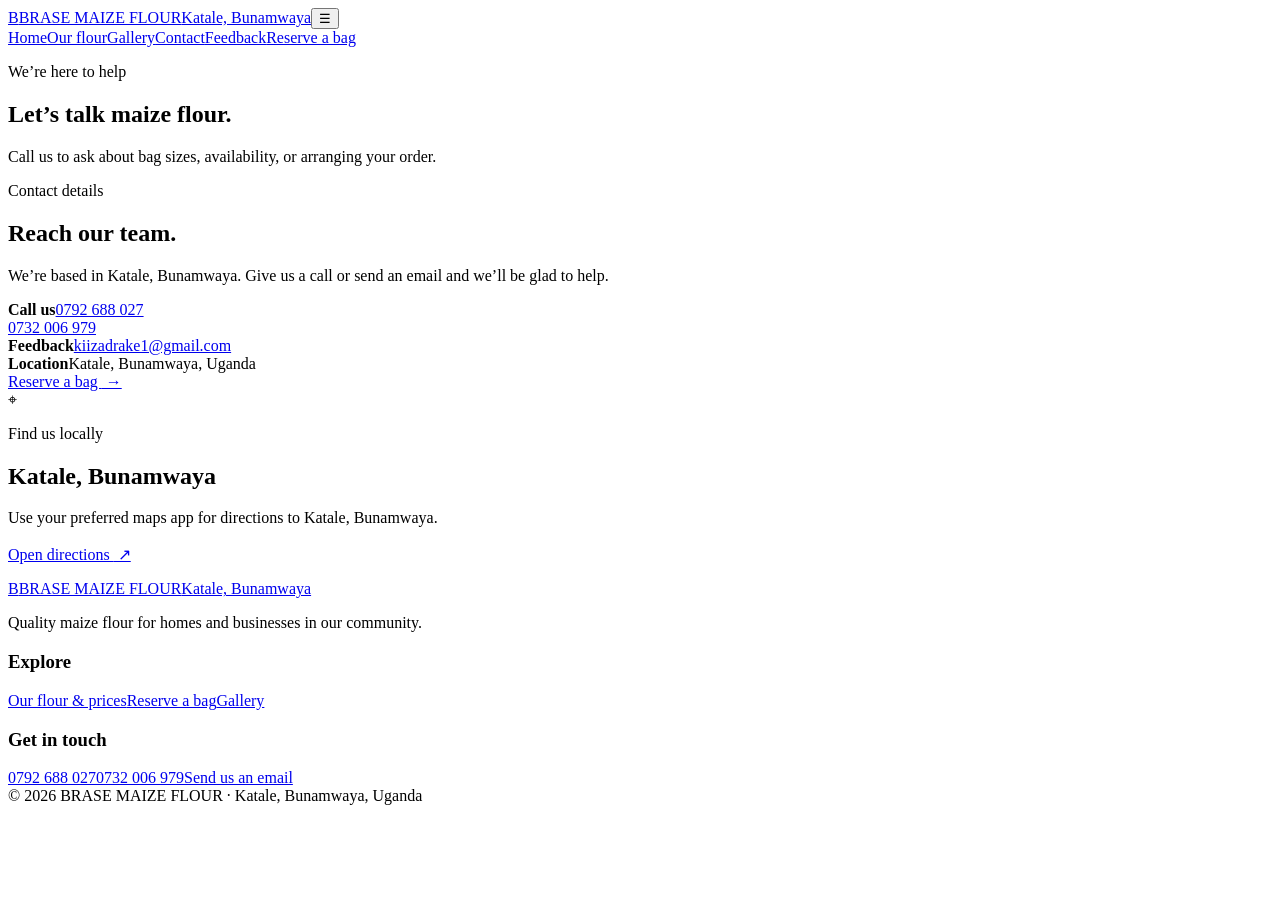
==== contact us.html @ 00a3974c "Add files via upload" ====
<!doctype html>
<html lang="en">
<head>
	<meta charset="utf-8">
	<meta name="viewport" content="width=device-width, initial-scale=1">
	<meta name="description" content="Contact BRASE MAIZE FLOUR in Katale, Bunamwaya by phone or email.">
	<title>Contact Us | BRASE MAIZE FLOUR</title>
	<link rel="stylesheet" href="../style.css/main.css">
</head>
<body>
	<header class="site-header"><div class="header-inner"><a class="brand" href="home.html" aria-label="BRASE MAIZE FLOUR home"><span class="brand-mark" aria-hidden="true">B</span><span><span class="brand-name">BRASE MAIZE FLOUR</span><span class="brand-place">Katale, Bunamwaya</span></span></a><button class="menu-toggle" type="button" aria-label="Open navigation" aria-expanded="false">&#9776;</button><nav class="site-nav" aria-label="Main navigation"><a href="home.html">Home</a><a href="order.html">Our flour</a><a href="gallery.html">Gallery</a><a href="contact%20us.html" aria-current="page">Contact</a><a href="feedback.html">Feedback</a><a class="nav-cta" href="reservations.html">Reserve a bag</a></nav></div></header>
	<main>
		<section class="page-hero"><div class="page-hero-inner"><p class="eyebrow">We’re here to help</p><h1>Let’s talk maize flour.</h1><p>Call us to ask about bag sizes, availability, or arranging your order.</p></div></section>
		<section class="content-section"><div class="content-inner contact-layout">
			<div><p class="eyebrow">Contact details</p><h2>Reach our team.</h2><p style="color:var(--muted)">We’re based in Katale, Bunamwaya. Give us a call or send an email and we’ll be glad to help.</p><div class="contact-list"><div class="contact-row"><strong>Call us</strong><span><a href="tel:+256792688027">0792 688 027</a><br><a href="tel:+256732006979">0732 006 979</a></span></div><div class="contact-row"><strong>Feedback</strong><a href="mailto:kiizadrake1@gmail.com">kiizadrake1@gmail.com</a></div><div class="contact-row"><strong>Location</strong><span>Katale, Bunamwaya, Uganda</span></div></div><a class="button" href="reservations.html">Reserve a bag <span aria-hidden="true">&nbsp;→</span></a></div>
			<div class="map-panel"><span class="map-pin" aria-hidden="true">⌖</span><div><p class="eyebrow">Find us locally</p><h2>Katale, Bunamwaya</h2><p>Use your preferred maps app for directions to Katale, Bunamwaya.</p><p style="margin-top:18px"><a class="button button-light" href="https://www.google.com/maps/search/?api=1&amp;query=Katale%2C+Bunamwaya%2C+Uganda" target="_blank" rel="noopener noreferrer">Open directions <span aria-hidden="true">&nbsp;↗</span></a></p></div></div>
		</div></section>
	</main>
	<footer class="footer"><div class="footer-inner"><div><a class="brand" href="home.html"><span class="brand-mark" aria-hidden="true">B</span><span><span class="brand-name">BRASE MAIZE FLOUR</span><span class="brand-place">Katale, Bunamwaya</span></span></a><p class="footer-copy">Quality maize flour for homes and businesses in our community.</p></div><div><h3>Explore</h3><div class="footer-links"><a href="order.html">Our flour &amp; prices</a><a href="reservations.html">Reserve a bag</a><a href="gallery.html">Gallery</a></div></div><div><h3>Get in touch</h3><div class="footer-links"><a href="tel:+256792688027">0792 688 027</a><a href="tel:+256732006979">0732 006 979</a><a href="mailto:kiizadrake1@gmail.com">Send us an email</a></div></div></div><div class="footer-bottom">© 2026 BRASE MAIZE FLOUR · Katale, Bunamwaya, Uganda</div></footer>
	<script src="../site.js"></script>
</body>
</html>
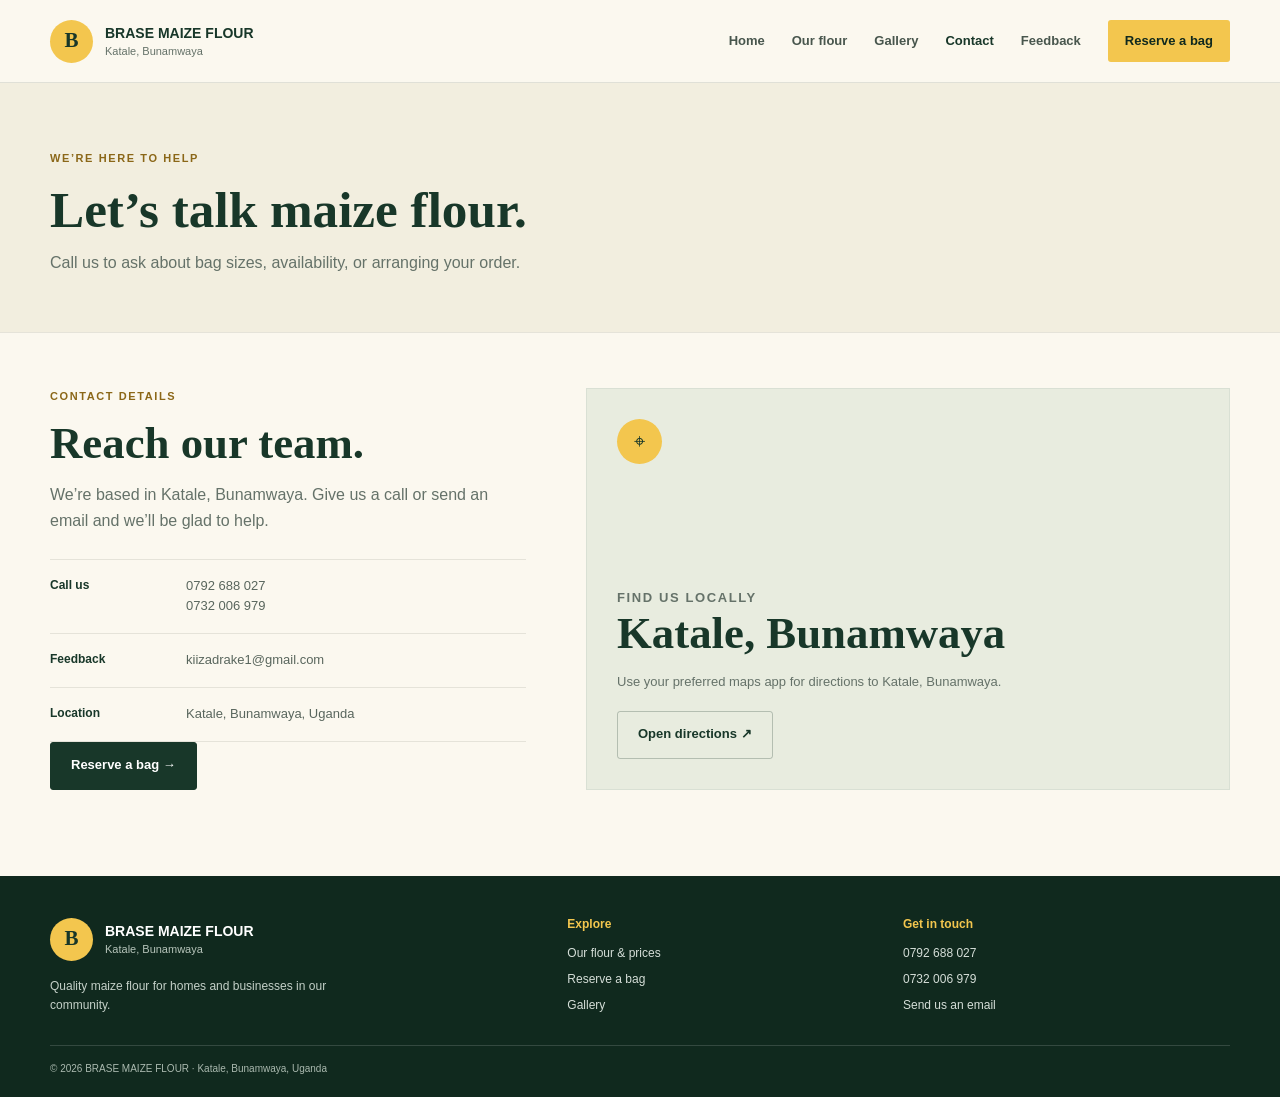
==== commit 3dd3adaa: "Refactor contact us page HTML structure" ====
--- a/contact us.html
+++ b/contact us.html
@@ -5,7 +5,7 @@
 	<meta name="viewport" content="width=device-width, initial-scale=1">
 	<meta name="description" content="Contact BRASE MAIZE FLOUR in Katale, Bunamwaya by phone or email.">
 	<title>Contact Us | BRASE MAIZE FLOUR</title>
-	<link rel="stylesheet" href="../style.css/main.css">
+	<link rel="stylesheet" href="main.css">
 </head>
 <body>
 	<header class="site-header"><div class="header-inner"><a class="brand" href="home.html" aria-label="BRASE MAIZE FLOUR home"><span class="brand-mark" aria-hidden="true">B</span><span><span class="brand-name">BRASE MAIZE FLOUR</span><span class="brand-place">Katale, Bunamwaya</span></span></a><button class="menu-toggle" type="button" aria-label="Open navigation" aria-expanded="false">&#9776;</button><nav class="site-nav" aria-label="Main navigation"><a href="home.html">Home</a><a href="order.html">Our flour</a><a href="gallery.html">Gallery</a><a href="contact%20us.html" aria-current="page">Contact</a><a href="feedback.html">Feedback</a><a class="nav-cta" href="reservations.html">Reserve a bag</a></nav></div></header>
--- a/main.css
+++ b/main.css
@@ -0,0 +1,204 @@
+@import url('https://fonts.googleapis.com/css2?family=DM+Sans:wght@400;500;600;700&family=Fraunces:opsz,wght@9..144,500;9..144,600;9..144,700&display=swap');
+
+:root {
+  color-scheme: light;
+  --forest: #183729;
+  --forest-deep: #10291e;
+  --maize: #f3c64e;
+  --maize-dark: #dbab2c;
+  --paper: #fbf8ef;
+  --white: #fffefa;
+  --ink: #1d2922;
+  --muted: #657269;
+  --line: #e5e3d9;
+  --display: 'Fraunces', Georgia, serif;
+  --body: 'DM Sans', 'Segoe UI', sans-serif;
+}
+
+* { box-sizing: border-box; }
+html { scroll-behavior: smooth; }
+body { margin: 0; color: var(--ink); background: var(--paper); font-family: var(--body); font-size: 16px; line-height: 1.6; }
+a { color: inherit; }
+img { display: block; max-width: 100%; }
+button, input, select, textarea { font: inherit; }
+.site-header { position: relative; z-index: 5; background: var(--paper); border-bottom: 1px solid rgba(24, 55, 41, .12); }
+.header-inner { width: min(1180px, calc(100% - 48px)); min-height: 82px; margin: auto; display: flex; align-items: center; justify-content: space-between; gap: 30px; }
+.brand { display: inline-flex; align-items: center; gap: 12px; text-decoration: none; flex: 0 0 auto; }
+.brand-mark { width: 43px; height: 43px; display: grid; place-items: center; border-radius: 50%; color: var(--forest); background: var(--maize); font-family: var(--display); font-size: 21px; font-weight: 700; }
+.brand-name { display: block; color: var(--forest); font-size: 14px; font-weight: 700; line-height: 1.15; letter-spacing: 0; }
+.brand-place { display: block; margin-top: 5px; color: var(--muted); font-size: 11px; line-height: 1; }
+.site-nav { display: flex; align-items: center; gap: 27px; }
+.site-nav a { color: #48564d; text-decoration: none; font-size: 13px; font-weight: 600; transition: color .18s ease; }
+.site-nav a:hover, .site-nav a[aria-current="page"] { color: var(--forest); }
+.site-nav .nav-cta { padding: 11px 17px; color: var(--forest-deep); background: var(--maize); border-radius: 3px; }
+.site-nav .nav-cta:hover { background: var(--maize-dark); }
+.menu-toggle { display: none; width: 42px; height: 42px; border: 1px solid var(--line); background: transparent; color: var(--forest); border-radius: 3px; font-size: 21px; cursor: pointer; }
+.eyebrow { margin: 0 0 14px; color: #8b6718; text-transform: uppercase; letter-spacing: 1.6px; font-size: 11px; font-weight: 700; }
+h1, h2, h3, p { margin-top: 0; }
+h1, h2, h3 { color: var(--forest); font-family: var(--display); font-weight: 600; line-height: 1.1; }
+h1 { margin-bottom: 20px; font-size: clamp(42px, 5.2vw, 68px); }
+h2 { margin-bottom: 14px; font-size: clamp(32px, 3.5vw, 45px); }
+h3 { margin-bottom: 9px; font-size: 23px; }
+.button { display: inline-flex; min-height: 48px; align-items: center; justify-content: center; padding: 0 20px; border: 1px solid var(--forest); border-radius: 3px; background: var(--forest); color: white; text-decoration: none; font-size: 13px; font-weight: 700; transition: transform .18s ease, background .18s ease; }
+.button:hover { transform: translateY(-2px); background: var(--forest-deep); }
+.button-light { border-color: rgba(24, 55, 41, .25); background: transparent; color: var(--forest); }
+.button-light:hover { background: rgba(24, 55, 41, .06); }
+.button-gold { border-color: var(--maize); background: var(--maize); color: var(--forest-deep); }
+.button-gold:hover { background: var(--maize-dark); }
+.hero { position: relative; overflow: hidden; background: #f5f0e2; }
+.hero::before { position: absolute; top: -165px; left: -175px; width: 420px; height: 420px; border: 1px solid rgba(24, 55, 41, .08); border-radius: 50%; content: ''; }
+.hero-inner { position: relative; width: min(1180px, calc(100% - 48px)); min-height: 570px; margin: auto; display: grid; grid-template-columns: 1fr .95fr; align-items: center; gap: 65px; padding: 64px 0 72px; }
+.hero-copy { max-width: 545px; animation: rise-in .7s ease both; }
+.hero-copy h1 span { color: #a77710; }
+.hero-copy > p:not(.eyebrow) { max-width: 455px; margin-bottom: 27px; color: #526057; font-size: 17px; }
+.hero-actions { display: flex; flex-wrap: wrap; gap: 11px; }
+.hero-note { display: flex; align-items: center; gap: 10px; margin-top: 28px; color: var(--muted); font-size: 12px; }
+.hero-note strong { color: var(--forest); }
+.note-dot { width: 8px; height: 8px; border-radius: 50%; background: #6a8d52; }
+.hero-visual { position: relative; min-height: 390px; display: grid; place-items: center; animation: rise-in .85s .1s ease both; }
+.hero-photo { position: relative; width: min(100%, 470px); aspect-ratio: 1 / .88; overflow: hidden; border-radius: 46% 46% 4px 4px; background: #e2d4a9; box-shadow: 22px 22px 0 var(--maize); }
+.hero-photo img { width: 100%; height: 100%; object-fit: cover; }
+.photo-label { position: absolute; right: -3px; bottom: 8px; width: 138px; height: 138px; display: grid; place-content: center; border: 6px solid var(--paper); border-radius: 50%; background: var(--forest); color: white; text-align: center; transform: rotate(7deg); }
+.photo-label strong { color: var(--maize); font-family: var(--display); font-size: 28px; line-height: 1; }
+.photo-label span { margin-top: 6px; font-size: 10px; text-transform: uppercase; letter-spacing: 1px; }
+.trust-strip { background: var(--forest); color: white; }
+.trust-inner { width: min(1180px, calc(100% - 48px)); min-height: 91px; margin: auto; display: grid; grid-template-columns: repeat(3, 1fr); align-items: center; }
+.trust-item { display: flex; align-items: center; justify-content: center; gap: 12px; padding: 17px 12px; border-right: 1px solid rgba(255,255,255,.16); }
+.trust-item:last-child { border: 0; }
+.trust-icon { color: var(--maize); font-family: var(--display); font-size: 24px; }
+.trust-item strong { display: block; font-size: 13px; }
+.trust-item span:last-child { color: #c4d0c8; font-size: 11px; }
+.section { padding: 84px 0; }
+.section-inner { width: min(1180px, calc(100% - 48px)); margin: auto; }
+.section-heading { max-width: 590px; margin-bottom: 35px; }
+.section-heading > p:last-child { margin-bottom: 0; color: var(--muted); }
+.package-grid { display: grid; grid-template-columns: repeat(4, 1fr); border-top: 1px solid var(--line); border-bottom: 1px solid var(--line); }
+.package { min-height: 190px; padding: 25px 22px; border-right: 1px solid var(--line); }
+.package:first-child { border-left: 1px solid var(--line); }
+.package-weight { display: block; color: var(--forest); font-family: var(--display); font-size: 34px; line-height: 1.1; }
+.package-unit { color: var(--muted); font-size: 12px; }
+.package-price { display: block; margin-top: 23px; color: #80600f; font-size: 16px; font-weight: 700; }
+.package-price small { color: var(--muted); font-size: 10px; font-weight: 500; }
+.packages-footer { display: flex; justify-content: space-between; align-items: center; gap: 20px; margin-top: 22px; color: var(--muted); font-size: 13px; }
+.story-band { background: #e9eee5; }
+.story-layout { display: grid; grid-template-columns: .9fr 1.1fr; align-items: center; gap: 76px; }
+.story-image { height: 355px; overflow: hidden; background: #d7ddce; }
+.story-image img { width: 100%; height: 100%; object-fit: cover; }
+.story-copy > p:not(.eyebrow) { color: #59665d; }
+.story-copy .button { margin-top: 10px; }
+.page-hero { padding: 67px 0 56px; background: #f2eedf; border-bottom: 1px solid var(--line); }
+.page-hero-inner { width: min(1180px, calc(100% - 48px)); margin: auto; }
+.page-hero h1 { margin-bottom: 12px; font-size: clamp(38px, 4vw, 54px); }
+.page-hero p:last-child { max-width: 590px; margin-bottom: 0; color: var(--muted); }
+.content-section { padding: 55px 0 86px; }
+.content-inner { width: min(1180px, calc(100% - 48px)); margin: auto; }
+.reservation-layout { display: grid; grid-template-columns: minmax(0, 1.1fr) minmax(285px, .75fr); align-items: start; gap: 54px; }
+.form-panel { padding: 30px; border: 1px solid var(--line); background: var(--white); }
+.form-panel h2 { margin-bottom: 8px; font-size: 30px; }
+.form-intro { margin-bottom: 25px; color: var(--muted); font-size: 13px; }
+.form-grid { display: grid; grid-template-columns: 1fr 1fr; gap: 17px; }
+.field { display: grid; gap: 6px; }
+.field-full { grid-column: 1 / -1; }
+.field label { color: #46534a; font-size: 12px; font-weight: 700; }
+.field input, .field select, .field textarea { width: 100%; min-height: 45px; padding: 10px 12px; border: 1px solid #d8dcd4; border-radius: 2px; outline: none; background: white; color: var(--ink); }
+.field textarea { min-height: 100px; resize: vertical; }
+.field input:focus, .field select:focus, .field textarea:focus { border-color: #53745e; box-shadow: 0 0 0 3px rgba(83,116,94,.12); }
+.form-submit { width: 100%; margin-top: 20px; cursor: pointer; }
+.form-hint { margin: 12px 0 0; color: var(--muted); font-size: 11px; text-align: center; }
+.order-summary { position: sticky; top: 24px; padding: 26px; background: var(--forest); color: white; }
+.order-summary h2 { color: white; font-size: 26px; }
+.order-summary > p { color: #c4d0c8; font-size: 13px; }
+.price-list { margin: 21px 0; border-top: 1px solid rgba(255,255,255,.17); }
+.price-row { display: flex; justify-content: space-between; gap: 14px; padding: 12px 0; border-bottom: 1px solid rgba(255,255,255,.17); font-size: 13px; }
+.price-row strong { color: var(--maize); }
+.summary-help { margin-bottom: 0; padding-top: 7px; color: #c4d0c8; font-size: 11px; }
+.gallery-grid { display: grid; grid-template-columns: 1.15fr .85fr; grid-template-rows: 250px 250px; gap: 16px; }
+.gallery-item { position: relative; overflow: hidden; background: #e4e6d9; }
+.gallery-item:first-child { grid-row: span 2; }
+.gallery-item img { width: 100%; height: 100%; object-fit: cover; transition: transform .45s ease; }
+.gallery-item:hover img { transform: scale(1.035); }
+.gallery-caption { position: absolute; right: 0; bottom: 0; left: 0; padding: 32px 18px 15px; background: linear-gradient(transparent, rgba(16, 41, 30, .76)); color: white; font-size: 13px; font-weight: 600; }
+.contact-layout { display: grid; grid-template-columns: .85fr 1.15fr; gap: 60px; }
+.contact-list { margin-top: 25px; border-top: 1px solid var(--line); }
+.contact-row { display: grid; grid-template-columns: 120px 1fr; gap: 16px; padding: 16px 0; border-bottom: 1px solid var(--line); }
+.contact-row strong { color: var(--forest); font-size: 12px; }
+.contact-row a, .contact-row span { color: #59665d; font-size: 13px; text-decoration: none; }
+.contact-row a:hover { color: #8b6718; }
+.map-panel { min-height: 340px; padding: 30px; display: flex; flex-direction: column; justify-content: space-between; background: #e8ecdf; border: 1px solid #d9e0d4; }
+.map-pin { width: 45px; height: 45px; display: grid; place-items: center; border-radius: 50%; background: var(--maize); color: var(--forest); font-size: 20px; }
+.map-panel p { margin-bottom: 0; color: var(--muted); font-size: 13px; }
+.feedback-layout { display: grid; grid-template-columns: .8fr 1.2fr; gap: 62px; align-items: start; }
+.feedback-note { padding: 25px; background: #e9eee5; }
+.feedback-note p { margin-bottom: 0; color: #536157; font-size: 13px; }
+.footer { padding: 42px 0 20px; background: var(--forest-deep); color: white; }
+.footer-inner { width: min(1180px, calc(100% - 48px)); margin: auto; display: grid; grid-template-columns: 1.3fr .8fr .9fr; gap: 45px; }
+.footer .brand-name { color: white; }
+.footer .brand-place { color: #b7c5bb; }
+.footer-copy { max-width: 300px; margin: 16px 0 0; color: #c4d0c8; font-size: 12px; }
+.footer h3 { margin-bottom: 13px; color: var(--maize); font-family: var(--body); font-size: 12px; }
+.footer-links { display: grid; gap: 7px; }
+.footer-links a { width: fit-content; color: #d5ded8; text-decoration: none; font-size: 12px; }
+.footer-links a:hover { color: var(--maize); }
+.footer-bottom { width: min(1180px, calc(100% - 48px)); margin: 30px auto 0; padding-top: 15px; border-top: 1px solid rgba(255,255,255,.15); color: #aab9af; font-size: 10px; }
+.visually-hidden { position: absolute; width: 1px; height: 1px; padding: 0; margin: -1px; overflow: hidden; clip: rect(0,0,0,0); white-space: nowrap; border: 0; }
+@keyframes rise-in { from { opacity: 0; transform: translateY(14px); } to { opacity: 1; transform: translateY(0); } }
+@media (max-width: 850px) {
+  .header-inner { width: min(100% - 36px, 1180px); }
+  .menu-toggle { display: grid; place-items: center; }
+  .site-nav { position: absolute; top: 100%; right: 0; left: 0; display: none; align-items: stretch; gap: 0; padding: 8px 18px 18px; border-bottom: 1px solid var(--line); background: var(--paper); }
+  .site-nav.is-open { display: grid; }
+  .site-nav a { padding: 12px 3px; border-bottom: 1px solid var(--line); }
+  .site-nav .nav-cta { margin-top: 10px; padding: 11px 14px; text-align: center; }
+  .hero-inner { min-height: 0; grid-template-columns: 1fr .85fr; gap: 28px; padding: 58px 0; }
+  .hero-visual { min-height: 310px; }
+  .photo-label { right: -8px; width: 115px; height: 115px; }
+  .trust-inner { width: calc(100% - 32px); }
+  .trust-item { gap: 8px; }
+  .story-layout { gap: 38px; }
+  .reservation-layout { gap: 25px; }
+  .contact-layout, .feedback-layout { gap: 35px; }
+}
+@media (max-width: 620px) {
+  body { font-size: 15px; }
+  .header-inner { min-height: 72px; }
+  .brand-mark { width: 39px; height: 39px; }
+  .brand-name { font-size: 12px; }
+  .hero-inner { width: calc(100% - 36px); grid-template-columns: 1fr; gap: 27px; padding: 48px 0 50px; }
+  .hero-copy > p:not(.eyebrow) { font-size: 15px; }
+  .hero-visual { min-height: 270px; margin: 0 13px 10px 0; }
+  .hero-photo { width: 100%; aspect-ratio: 1 / .72; border-radius: 44% 44% 3px 3px; }
+  .photo-label { right: -10px; bottom: -7px; width: 100px; height: 100px; }
+  .photo-label strong { font-size: 23px; }
+  .trust-inner { grid-template-columns: 1fr; padding: 7px 0; }
+  .trust-item { justify-content: flex-start; padding: 10px 8px; border-right: 0; border-bottom: 1px solid rgba(255,255,255,.14); }
+  .trust-item:last-child { border-bottom: 0; }
+  .section { padding: 60px 0; }
+  .section-inner, .page-hero-inner, .content-inner { width: calc(100% - 36px); }
+  .package-grid { grid-template-columns: 1fr 1fr; }
+  .package { min-height: 150px; padding: 20px 14px; border-bottom: 1px solid var(--line); }
+  .package:nth-child(odd) { border-left: 1px solid var(--line); }
+  .package:nth-child(even) { border-right: 1px solid var(--line); }
+  .package:nth-last-child(-n+2) { border-bottom: 0; }
+  .package-weight { font-size: 30px; }
+  .package-price { margin-top: 15px; font-size: 14px; }
+  .packages-footer { align-items: flex-start; flex-direction: column; }
+  .story-layout, .reservation-layout, .contact-layout, .feedback-layout { grid-template-columns: 1fr; gap: 28px; }
+  .story-image { height: 250px; }
+  .page-hero { padding: 48px 0 40px; }
+  .content-section { padding: 35px 0 62px; }
+  .form-panel { padding: 21px 17px; }
+  .form-grid { grid-template-columns: 1fr; }
+  .field-full { grid-column: auto; }
+  .order-summary { position: static; }
+  .gallery-grid { grid-template-columns: 1fr 1fr; grid-template-rows: 220px 155px; gap: 9px; }
+  .gallery-item:first-child { grid-row: span 2; }
+  .gallery-caption { padding: 28px 11px 11px; font-size: 11px; }
+  .contact-row { grid-template-columns: 90px 1fr; }
+  .map-panel { min-height: 260px; }
+  .footer-inner { width: calc(100% - 36px); grid-template-columns: 1fr 1fr; gap: 27px 18px; }
+  .footer-inner > :first-child { grid-column: 1 / -1; }
+  .footer-bottom { width: calc(100% - 36px); }
+}
+@media (prefers-reduced-motion: reduce) {
+  *, *::before, *::after { scroll-behavior: auto !important; animation-duration: .01ms !important; animation-iteration-count: 1 !important; transition-duration: .01ms !important; }
+}
